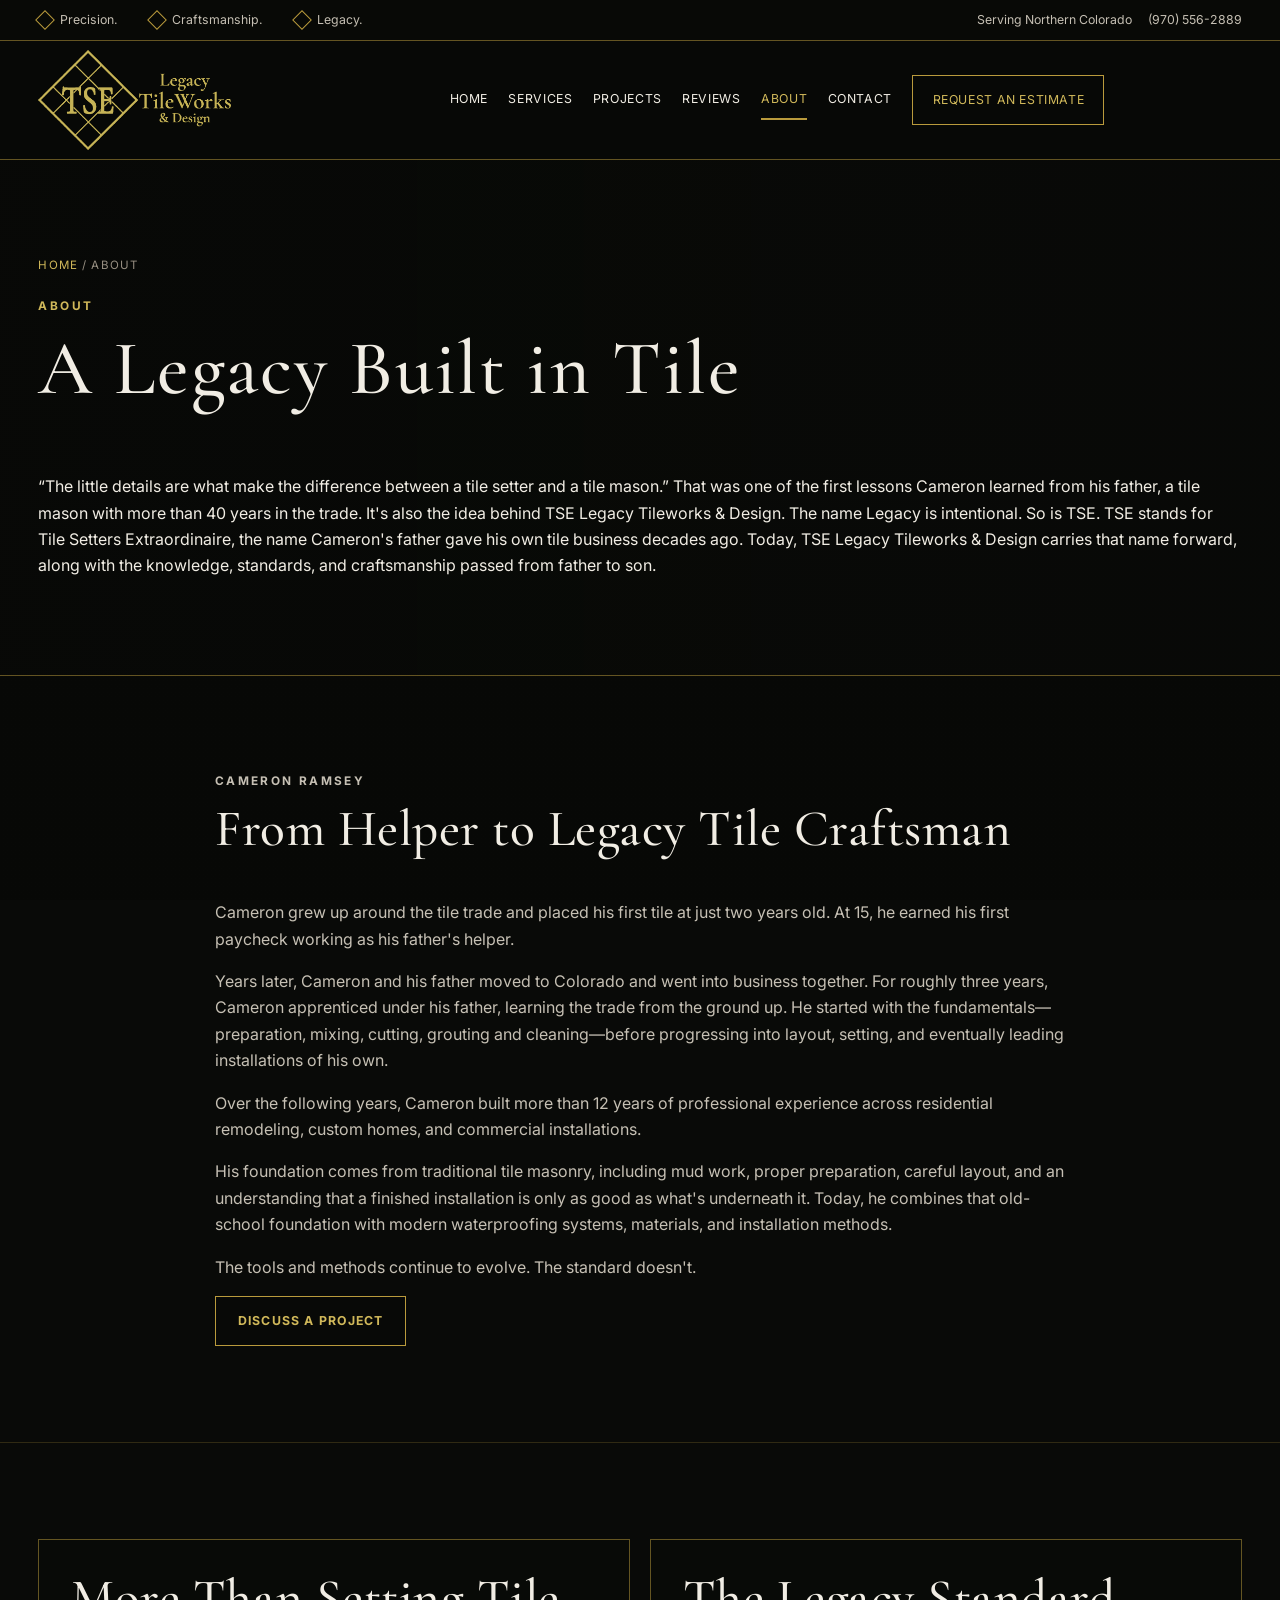
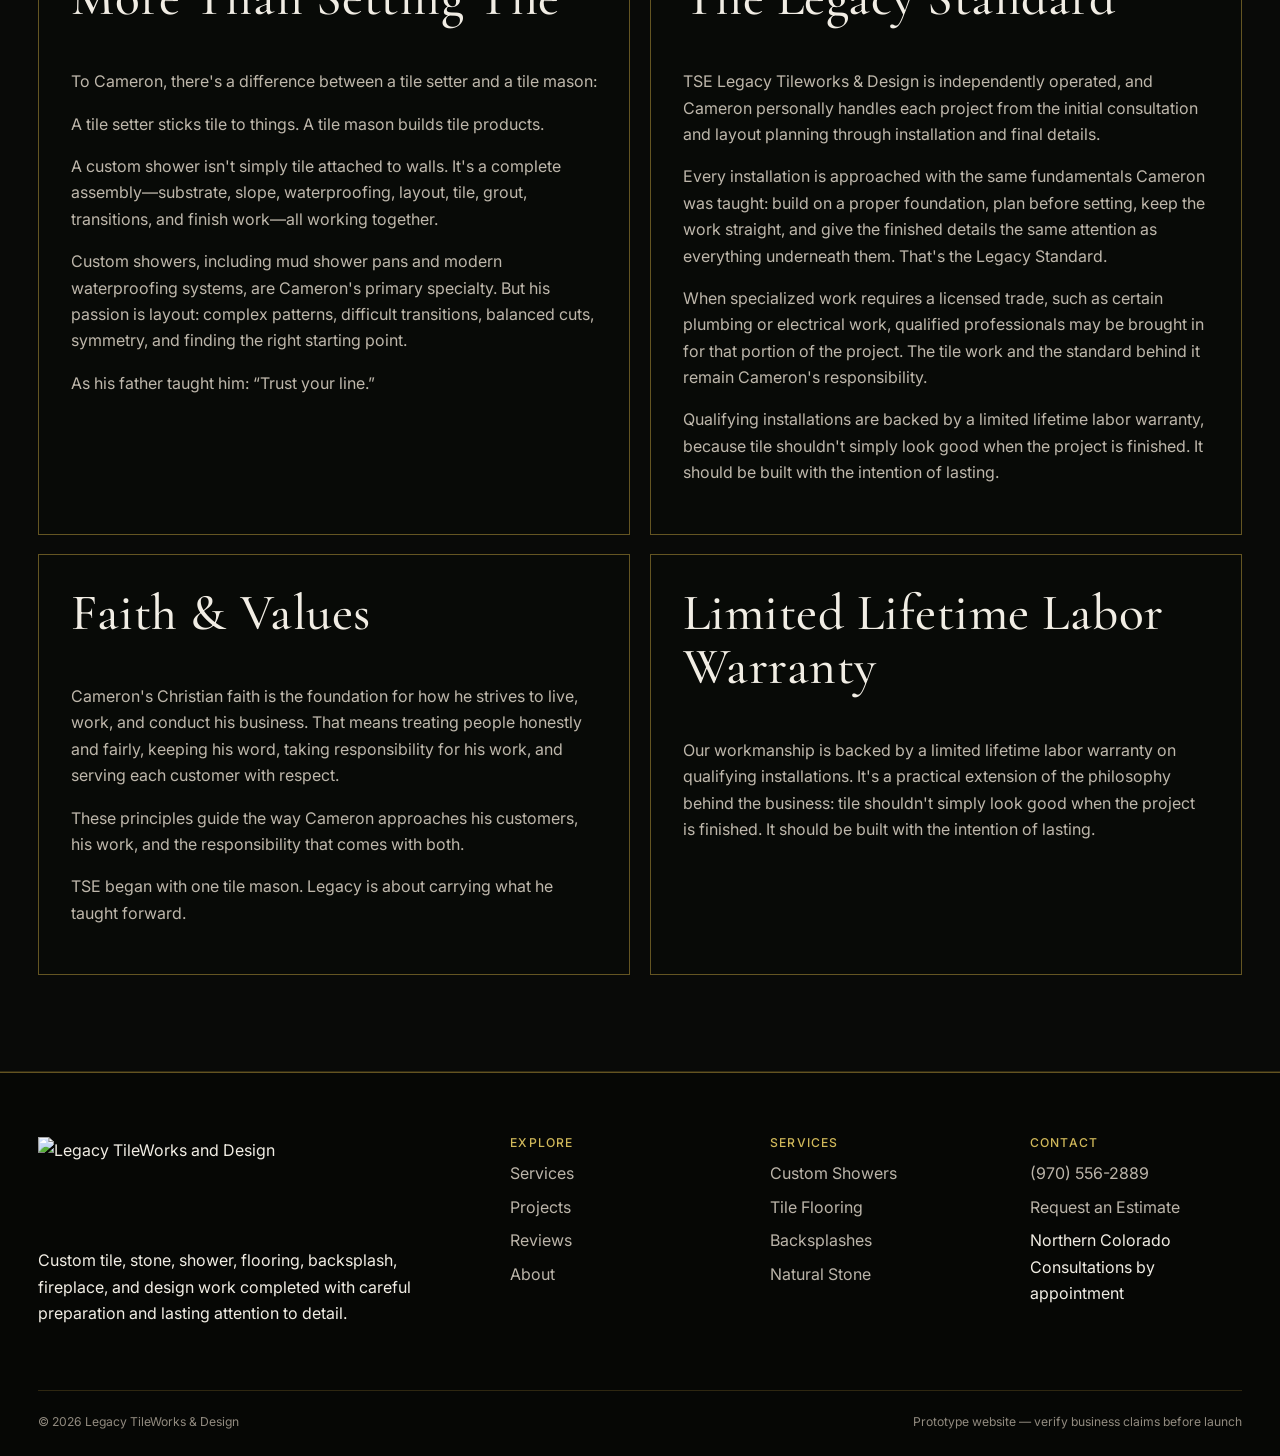
==== about.html @ 29972ccb "fix: remediate responsive, accessibility, SEO and image audit issues" ====
<!doctype html>
<html lang="en">
<head>
<meta charset="utf-8">
<meta name="viewport" content="width=device-width,initial-scale=1">
<title>About Cameron Ramsey | Legacy TileWorks</title>
<meta name="description" content="Learn about Cameron Ramsey and the craftsmanship behind Legacy TileWorks & Design.">
<meta name="theme-color" content="#090a08">
<link rel="preconnect" href="https://fonts.googleapis.com">
<link rel="preconnect" href="https://fonts.gstatic.com" crossorigin>
<link href="https://fonts.googleapis.com/css2?family=Cormorant+Garamond:wght@400;500;600&family=Inter:wght@400;500;600;700&display=swap" rel="stylesheet">
<link rel="icon" href="favicon-small.ico" sizes="16x16 32x32 48x48">
<link rel="icon" type="image/png" href="favicon-32.png" sizes="32x32">
<link rel="apple-touch-icon" href="apple-touch-icon.png">
<link rel="stylesheet" href="css/styles.css">
<link rel="canonical" href="https://ninjabearstudios.github.io/TSE-Legacy-TileWorks-Design/about.html">
<meta property="og:type" content="website">
<meta property="og:site_name" content="Legacy TileWorks &amp; Design">
<meta property="og:title" content="About Cameron Ramsey | Legacy TileWorks">
<meta property="og:description" content="Learn about Cameron Ramsey and the craftsmanship behind Legacy TileWorks &amp; Design.">
<meta property="og:url" content="https://ninjabearstudios.github.io/TSE-Legacy-TileWorks-Design/about.html">
<meta property="og:image" content="https://ninjabearstudios.github.io/TSE-Legacy-TileWorks-Design/assets/images/social-share.jpg">
<meta property="og:image:alt" content="Light bathroom with a glass-enclosed mosaic tile shower">
<meta property="og:image:width" content="1200">
<meta property="og:image:height" content="630">
<meta name="twitter:card" content="summary_large_image">
<script type="application/ld+json">{"@context": "https://schema.org", "@graph": [{"@type": "WebPage", "@id": "https://ninjabearstudios.github.io/TSE-Legacy-TileWorks-Design/about.html#webpage", "url": "https://ninjabearstudios.github.io/TSE-Legacy-TileWorks-Design/about.html", "name": "About Cameron Ramsey | Legacy TileWorks", "description": "Learn about Cameron Ramsey and the craftsmanship behind Legacy TileWorks & Design.", "about": {"@id": "https://ninjabearstudios.github.io/TSE-Legacy-TileWorks-Design/#business"}}, {"@type": "BreadcrumbList", "itemListElement": [{"@type": "ListItem", "position": 1, "name": "Home", "item": "https://ninjabearstudios.github.io/TSE-Legacy-TileWorks-Design/"}, {"@type": "ListItem", "position": 2, "name": "About Cameron Ramsey", "item": "https://ninjabearstudios.github.io/TSE-Legacy-TileWorks-Design/about.html"}]}]}</script>
</head>
<body>

<a class="skip" href="#main">Skip to main content</a>
<div class="utility">
  <div class="container">
    <div class="utility-left">
      <span><i class="dot"></i> Precision.</span>
      <span><i class="dot"></i> Craftsmanship.</span>
      <span><i class="dot"></i> Legacy.</span>
    </div>
    <div class="utility-right">
      <span>Serving Northern Colorado</span>
      <a href="tel:+19705562889">(970) 556-2889</a>
    </div>
  </div>
</div>
<header class="site-header">
  <div class="container navbar">
    <a class="logo-wrap" href="index.html" aria-label="Legacy TileWorks and Design home">
      <img src="assets/images/logo-cropped.webp" width="750" height="389" alt="Legacy TileWorks and Design">
    </a>
    <button class="menu-toggle" type="button" aria-expanded="false" aria-label="Toggle navigation" aria-controls="primary-navigation">☰</button>
    <nav id="primary-navigation" class="nav" aria-label="Primary navigation">
      <a href="index.html">Home</a><a href="services.html">Services</a><a href="projects.html">Projects</a><a href="reviews.html">Reviews</a><a href="about.html" aria-current="page">About</a><a href="contact.html">Contact</a>
      <a class="nav-cta" href="contact.html#estimate">Request an Estimate</a>
    </nav>
  </div>
</header>

<main id="main" tabindex="-1">

<section class="page-hero"><div class="container"><div class="breadcrumb"><a href="index.html">Home</a> / About</div><p class="eyebrow">About</p><h1>A Legacy Built in Tile</h1><p>“The little details are what make the difference between a tile setter and a tile mason.”
That was one of the first lessons Cameron learned from his father, a tile mason with more than 40 years in the trade. It's also the idea behind TSE Legacy Tileworks & Design.
The name Legacy is intentional. So is TSE.
TSE stands for Tile Setters Extraordinaire, the name Cameron's father gave his own tile business decades ago. Today, TSE Legacy Tileworks & Design carries that name forward, along with the knowledge, standards, and craftsmanship passed from father to son.
</p></div></section>
<section class="section"><div class="container about-grid about-biography">
  <div class="about-copy">
    <p class="eyebrow">Cameron Ramsey</p>
    <h2>From Helper to Legacy Tile Craftsman</h2>
    <p>Cameron grew up around the tile trade and placed his first tile at just two years old. At 15, he earned his first paycheck working as his father's helper.
    </p>
    <p>Years later, Cameron and his father moved to Colorado and went into business together. For roughly three years, Cameron apprenticed under his father, learning the trade from the ground up. He started with the fundamentals—preparation, mixing, cutting, grouting and cleaning—before progressing into layout, setting, and eventually leading installations of his own.</p>
    <p>Over the following years, Cameron built more than 12 years of professional experience across residential remodeling, custom homes, and commercial installations.</p>
    <p>His foundation comes from traditional tile masonry, including mud work, proper preparation, careful layout, and an understanding that a finished installation is only as good as what's underneath it. Today, he combines that old-school foundation with modern waterproofing systems, materials, and installation methods.</p>
    <p>The tools and methods continue to evolve. The standard doesn't.</p>
    <a class="btn btn-outline" href="contact.html#estimate">Discuss a Project</a>
  </div>
</div></section>
<section class="section"><div class="container content-grid">
  <article class="content-card"><h2>More Than Setting Tile</h2>
  <p>To Cameron, there's a difference between a tile setter and a tile mason:</p>
  <p>A tile setter sticks tile to things. A tile mason builds tile products.</p>
  <p>A custom shower isn't simply tile attached to walls. It's a complete assembly—substrate, slope, waterproofing, layout, tile, grout, transitions, and finish work—all working together.</p>
  <p>Custom showers, including mud shower pans and modern waterproofing systems, are Cameron's primary specialty. But his passion is layout: complex patterns, difficult transitions, balanced cuts, symmetry, and finding the right starting point.</p>
  <p>As his father taught him: “Trust your line.”</p>  
  </article>
  <article class="content-card"><h2>The Legacy Standard</h2>
  <p>TSE Legacy Tileworks & Design is independently operated, and Cameron personally handles each project from the initial consultation and layout planning through installation and final details.</p>
  <p>Every installation is approached with the same fundamentals Cameron was taught: build on a proper foundation, plan before setting, keep the work straight, and give the finished details the same attention as everything underneath them. That's the Legacy Standard.</p> 
  <p>When specialized work requires a licensed trade, such as certain plumbing or electrical work, qualified professionals may be brought in for that portion of the project. The tile work and the standard behind it remain Cameron's responsibility.</p>
  <p>Qualifying installations are backed by a limited lifetime labor warranty, because tile shouldn't simply look good when the project is finished. It should be built with the intention of lasting.</p>  
  </article>
  <article class="content-card"><h2>Faith & Values</h2>
  <p>Cameron's Christian faith is the foundation for how he strives to live, work, and conduct his business. That means treating people honestly and fairly, keeping his word, taking responsibility for his work, and serving each customer with respect.</p>
  <p>These principles guide the way Cameron approaches his customers, his work, and the responsibility that comes with both.</p>
  <p>TSE began with one tile mason. Legacy is about carrying what he taught forward.</p>
  </article>
  <article class="content-card"><h2>Limited Lifetime Labor Warranty</h2>
  <p>Our workmanship is backed by a limited lifetime labor warranty on qualifying installations. It's a practical extension of the philosophy behind the business: tile shouldn't simply look good when the project is finished. It should be built with the intention of lasting.</p>
</article>
</div></section>

</main>

<footer class="footer">
  <div class="container footer-grid">
    <div>
      <img class="footer-logo" src="assets/images/logo-transparent.png" alt="Legacy TileWorks and Design">
      <p>Custom tile, stone, shower, flooring, backsplash, fireplace, and design work completed with careful preparation and lasting attention to detail.</p>
    </div>
    <div>
      <h2 class="footer-heading">Explore</h2>
      <a href="services.html">Services</a>
      <a href="projects.html">Projects</a>
      <a href="reviews.html">Reviews</a>
      <a href="about.html">About</a>
    </div>
    <div>
      <h2 class="footer-heading">Services</h2>
      <a href="service-showers.html">Custom Showers</a>
      <a href="service-flooring.html">Tile Flooring</a>
      <a href="service-backsplashes.html">Backsplashes</a>
      <a href="service-stone.html">Natural Stone</a>
    </div>
    <div>
      <h2 class="footer-heading">Contact</h2>
      <a href="tel:+19705562889">(970) 556-2889</a>
      <a href="contact.html#estimate">Request an Estimate</a>
      <p>Northern Colorado<br>Consultations by appointment</p>
    </div>
  </div>
  <div class="container footer-bottom">
    <span>© <span id="year"></span> Legacy TileWorks &amp; Design</span>
    <span>Prototype website — verify business claims before launch</span>
  </div>
</footer>
<script src="js/main.js"></script>

</body>
</html>
---- css/styles.css ----
:root {
    --black: #090a08;
    --panel: #10110e;
    --panel-2: #151611;

    --gold: #B99A3C;
    --gold-light: #D0B85A;
    --gold-pale: #E0CD83;

    --text: #f1ede4;
    --muted: #b6b0a5;

    --line: rgba(185, 154, 60, .52);
    --line-soft: rgba(185, 154, 60, .22);

    --max: 1440px;
}

* {
    box-sizing:border-box
}

html {
    scroll-behavior:smooth
}

body {
    margin:0;
    color:var(--text);
    background-color:#090a08;
    background-image:     linear-gradient(rgba(7,8,6,.96),rgba(7,8,6,.96));
    background-repeat:no-repeat;
    background-position:center;
    background-attachment:fixed;
    font-family:Inter,Arial,Helvetica,sans-serif;
    line-height:1.65;
}

img {
    max-width:100%;
    display:block
}

a {
    text-decoration:none;
    color:inherit
}

button,input,select,textarea {
    font:inherit
}

button {
    cursor:pointer
}

.container {
    width:min(var(--max),94vw);
    margin:auto
}

.skip {
    position:absolute;
    left:-9999px
}

.skip:focus {
    left:1rem;
    top:1rem;
    z-index:9999;
    padding:.8rem 1rem;
    background:var(--gold-light);
    color:#111
}

h1,h2,h3,h4 {
    font-family:"Cormorant Garamond",Georgia,serif;
    margin-top:0;
    line-height:1.05;
    font-weight:500
}

h1 {
    font-size:clamp(3.3rem,6vw,6.8rem);
    letter-spacing:.025em
}

h2 {
    font-size:clamp(2.5rem,4vw,4.6rem);
    letter-spacing:.01em
}

h3 {
    font-size:1.65rem
}

p {
    margin-top:0
}

.eyebrow {
    text-transform:uppercase;
    letter-spacing:.2em;
    color:var(--gold-light);
    font-size:.74rem;
    font-weight:700
}

.btn {
    display:inline-flex;
    align-items:center;
    justify-content:center;
    min-height:50px;
    padding:.8rem 1.35rem;
    border:1px solid transparent;
    text-transform:uppercase;
    letter-spacing:.1em;
    font-size:.77rem;
    font-weight:700;
    transition:.2s ease
}

.btn:hover {
    transform:translateY(-2px)
}

.btn-gold {
    background:linear-gradient(135deg,#caa45d,#a87e38);
    color:#111
}

.btn-outline {
    border-color:var(--gold);
    color:var(--gold-light);
    background:rgba(0,0,0,.15)
}

.utility {
    height:40px;
    background:#080906;
    border-bottom:1px solid var(--line);
    font-size:.77rem;
    color:#c5bfb3
}

.utility .container {
    height:100%;
    display:flex;
    align-items:center;
    justify-content:space-between;
    gap:2rem
}

.utility-left,.utility-right {
    display:flex;
    align-items:center;
    gap:2rem
}

.utility span {
    display:inline-flex;
    align-items:center;
    gap:.5rem
}

.dot {
    width:14px;
    height:14px;
    border:1px solid var(--gold);
    transform:rotate(45deg);
    display:inline-block
}

.site-header {
    position:sticky;
    top:0;
    z-index:1000;
    background:rgba(8,9,7,.97);
    border-bottom:1px solid var(--line);
    backdrop-filter:blur(10px)
}

.navbar {
    min-height:118px;
    display:grid;
    grid-template-columns:360px 1fr auto;
    align-items:center;
    gap:2.5rem
}

.logo-wrap {
    display:flex;
    align-items:center;
    min-width:0
}

.logo-wrap img {
    width: 340px;
    height: 100px;
    object-fit: contain;
    object-position: left center;
    transform: scale(1.2);
    transform-origin: left center;
}

.nav {
    display:flex;
    align-items:center;
    justify-content:center;
    gap:2.3rem;
    font-size:.83rem;
    letter-spacing:.05em;
    text-transform:uppercase
}

.nav a {
    padding:.55rem 0;
    border-bottom:2px solid transparent
}

.nav a:hover,.nav a[aria-current="page"] {
    color:var(--gold-light);
    border-color:var(--gold)
}

.nav-cta {
    border:1px solid var(--gold)!important;
    padding:.85rem 1.2rem!important;
    color:var(--gold-light)
}

.menu-toggle {
    display:none;
    background:none;
    border:0;
    color:var(--gold-light);
    font-size:1.9rem
}

.hero {
    position:relative;
    min-height:640px;
    border-bottom:1px solid var(--line);
    overflow:hidden
}

.hero-grid {
    display:grid;
    grid-template-columns:.95fr 1.3fr;
    min-height:640px
}

.hero-copy {
    display:flex;
    flex-direction:column;
    justify-content:center;
    padding:4.5rem 3rem 4.5rem 1.8rem;
    position:relative;
    z-index:2
}

.hero-title {
    margin-bottom:1.6rem
}

.hero-title .gold-line {
    color:var(--gold-light);
    display:block
}

.hero-rule {
    display:flex;
    align-items:center;
    gap:1rem;
    margin:1.2rem 0 1.4rem
}

.hero-rule:before,.hero-rule:after {
    content:"";
    height:1px;
    background:var(--gold);
    width:150px
}

.hero-rule span {
    width:10px;
    height:10px;
    border:1px solid var(--gold);
    transform:rotate(45deg)
}

.hero-copy p {
    max-width:600px;
    color:#d4cec3;
    font-size:1rem
}

.hero-actions {
    display:flex;
    gap:1rem;
    flex-wrap:wrap;
    margin-top:1rem
}

.hero-image {
    position:relative;
    overflow:hidden;
    clip-path:polygon(22% 0,100% 0,100% 100%,22% 100%,0 50%)
}

.hero-image:before {
    content:"";
    position:absolute;
    inset:0;
    border:1px solid var(--gold);
    z-index:2;
    pointer-events:none
}

.hero-image img {
    width:100%;
    height:100%;
    object-fit:cover;
    filter:saturate(.78) contrast(1.06) brightness(.82)
}

.services-strip {
    display:grid;
    grid-template-columns:repeat(6,1fr);
    border-bottom:1px solid var(--line);
    border-left:1px solid var(--line)
}

.service-mini {
    min-height:260px;
    padding:1.7rem 1.4rem;
    border-right:1px solid var(--line);
    display:flex;
    flex-direction:column;
    align-items:center;
    text-align:center;
    background:rgba(9,10,8,.68)
}

.service-mini img {
    width:60px;
    height:60px;
    margin-bottom:1rem
}

.service-mini h3 {
    font-size:1.35rem;
    margin-bottom:.7rem;
    text-transform:uppercase;
    letter-spacing:.03em
}

.service-mini p {
    color:#c7c1b6;
    font-size:.88rem;
    flex:1
}

.service-mini a {
    color:var(--gold-light);
    font-size:.76rem;
    text-transform:uppercase;
    letter-spacing:.09em
}

.why {
    border-bottom:1px solid var(--line);
    background:rgba(9,10,8,.66)
}

.why-grid {
    display:grid;
    grid-template-columns:1.4fr repeat(5,1fr);
    border-left:1px solid var(--line)
}

.why-title,.why-item {
    padding:2.2rem 1.5rem;
    border-right:1px solid var(--line)
}

.why-title h2 {
    font-size:2.4rem;
    margin:0
}

.why-title h2 span {
    color:var(--gold-light)
}

.why-item {
    display:grid;
    grid-template-columns:48px 1fr;
    gap:.8rem
}

.why-item img {
    width:44px
}

.why-item h4 {
    font-family:Inter,Arial,sans-serif;
    text-transform:uppercase;
    letter-spacing:.08em;
    font-size:.78rem;
    margin:.2rem 0 .5rem
}

.why-item p {
    color:#bdb6aa;
    font-size:.79rem;
    margin:0
}

.section {
    padding:6rem 0;
    border-bottom:1px solid var(--line-soft)
}

.section-heading {
    display:grid;
    grid-template-columns:1.2fr .8fr;
    gap:4rem;
    align-items:end;
    margin-bottom:3rem
}

.section-heading p:last-child {
    color:var(--muted)
}

.project-grid {
    display:grid;
    grid-template-columns:repeat(3,1fr);
    gap:1.2rem
}

.project-card {
    position:relative;
    min-height:430px;
    border:1px solid var(--line);
    overflow:hidden
}

.project-card img {
    width:100%;
    height:100%;
    object-fit:cover;
    filter:saturate(.74) brightness(.78);
    transition:transform .4s ease
}

.project-card:hover img {
    transform:scale(1.03)
}

.project-card .overlay {
    position:absolute;
    inset:auto 0 0;
    padding:1.5rem;
    background:linear-gradient(transparent,rgba(4,5,4,.96));
    z-index:2
}

.project-card .overlay p {
    margin:0;
    color:#c6c0b4;
    font-size:.83rem
}

.about-grid {
    display:grid;
    grid-template-columns:1fr 1fr;
    gap:4rem;
    align-items:center
}

.about-image {
    border:1px solid var(--line);
    padding:1rem;
    background:rgba(0,0,0,.28)
}

.about-copy p {
    color:#c6c0b4
}

.testimonials {
    display:grid;
    grid-template-columns:repeat(3,1fr);
    gap:1.2rem
}

.testimonial {
    border:1px solid var(--line);
    padding:1.8rem;
    background:rgba(9,10,8,.68)
}

.stars {
    color:var(--gold-light);
    letter-spacing:.15em
}

.testimonial blockquote {
    font-family:"Cormorant Garamond",Georgia,serif;
    font-size:1.35rem;
    margin:1rem 0
}

.faq {
    max-width:920px
}

.faq-item {
    border-bottom:1px solid var(--line-soft)
}

.faq-q {
    width:100%;
    border:0;
    background:none;
    color:var(--text);
    display:flex;
    justify-content:space-between;
    gap:1rem;
    padding:1.3rem 0;
    text-align:left;
    font-family:"Cormorant Garamond",Georgia,serif;
    font-size:1.45rem
}

.faq-q span:last-child {
    color:var(--gold-light)
}

.faq-a {
    display:none;
    padding:0 0 1.3rem;
    color:#bbb4a9
}

.faq-item.open .faq-a {
    display:block
}

.page-hero {
    padding:6rem 0 5rem;
    border-bottom:1px solid var(--line);
    background:linear-gradient(90deg,rgba(8,9,7,.97),rgba(8,9,7,.88))
}

.breadcrumb {
    font-size:.72rem;
    text-transform:uppercase;
    letter-spacing:.1em;
    color:#978f82;
    margin-bottom:1.4rem
}

.breadcrumb a {
    color:var(--gold-light)
}

.content-grid {
    display:grid;
    grid-template-columns:repeat(2,1fr);
    gap:1.2rem
}

.content-card {
    border:1px solid var(--line);
    padding:2rem;
    background:rgba(9,10,8,.72)
}

.content-card p {
    color:#beb7ab
}

.gallery-filters {
    display:flex;
    gap:.7rem;
    flex-wrap:wrap;
    margin-bottom:2rem
}

.filter-btn {
    border:1px solid var(--line);
    background:#0d0e0b;
    color:var(--text);
    padding:.7rem 1rem
}

.filter-btn.active {
    background:var(--gold);
    color:#111
}

.contact-grid {
    display:grid;
    grid-template-columns:.8fr 1.2fr;
    gap:3rem
}

.contact-card {
    border:1px solid var(--line);
    padding:2rem;
    background:rgba(9,10,8,.72)
}

.contact-card .phone {
    font-family:"Cormorant Garamond",Georgia,serif;
    font-size:2rem;
    color:var(--gold-light)
}

.form-grid {
    display:grid;
    grid-template-columns:1fr 1fr;
    gap:1rem
}

.full {
    grid-column:1/-1
}

label {
    display:block;
    font-size:.74rem;
    text-transform:uppercase;
    letter-spacing:.08em;
    color:#d4cec2
}

input,select,textarea {
    width:100%;
    padding:.9rem;
    margin-top:.4rem;
    border:1px solid var(--line);
    background:#0b0c09;
    color:var(--text)
}

input:focus,select:focus,textarea:focus {
    outline:2px solid rgba(208,173,101,.3);
    border-color:var(--gold-light)
}

.form-status {
    min-height:1.4rem;
    color:#c9c2b5
}

.cta {
    padding:4rem 0;
    background:linear-gradient(135deg,#c49b51,#8d682f);
    color:#10110e
}

.cta .container {
    display:flex;
    align-items:center;
    justify-content:space-between;
    gap:2rem
}

.footer {
    padding:4rem 0 1.5rem;
    background:#060705;
    border-top:1px solid var(--line)
}

.footer-grid {
    display:grid;
    grid-template-columns:2fr 1fr 1fr 1fr;
    gap:3rem
}

.footer-logo {
    width:360px;
    height:110px;
    object-fit:contain;
    object-position:left
}

.footer h3 {
    font-family:Inter,Arial,sans-serif;
    color:var(--gold-light);
    font-size:.76rem;
    text-transform:uppercase;
    letter-spacing:.1em
}

.footer a {
    display:block;
    margin:.45rem 0;
    color:#bbb4a9
}

.footer-bottom {
    display:flex;
    justify-content:space-between;
    border-top:1px solid var(--line-soft);
    margin-top:3rem;
    padding-top:1.3rem;
    font-size:.76rem;
    color:#918a7f
}

@media(max-width:1100px) {
    .navbar {
        grid-template-columns:300px 1fr auto
    }
    .logo-wrap img {
        width:285px
    }
    .nav {
        gap:1.2rem
    }
    .services-strip {
        grid-template-columns:repeat(3,1fr)
    }
    .why-grid {
        grid-template-columns:1fr repeat(2,1fr)
    }
    .why-title {
        grid-column:1/-1
    }
}

@media(max-width:900px) {
    .menu-toggle {
        display:block
    }
    .nav {
        display:none;
        position:absolute;
        top:118px;
        left:0;
        right:0;
        background:#080906;
        flex-direction:column;
        align-items:stretch;
        padding:1.5rem 3vw;
        border-bottom:1px solid var(--line)
    }
    .nav.open {
        display:flex
    }
    .navbar {
        grid-template-columns:1fr auto
    }
    .hero-grid {
        grid-template-columns:1fr
    }
    .hero-image {
        min-height:430px;
        clip-path:none
    }
    .hero-copy {
        padding-left:3vw
    }
    .section-heading,.about-grid,.contact-grid {
        grid-template-columns:1fr
    }
    .project-grid,.testimonials {
        grid-template-columns:repeat(2,1fr)
    }
    .footer-grid {
        grid-template-columns:repeat(2,1fr)
    }
}

@media(max-width:650px) {
    .utility-left {
        display:none
    }
    .utility .container {
        justify-content:flex-end
    }
    .logo-wrap img {
        width:250px;
        height:86px
    }
    .navbar {
        min-height:95px
    }
    .nav {
        top:95px
    }
    .services-strip,.why-grid,.project-grid,.testimonials,.content-grid {
        grid-template-columns:1fr
    }
    .service-mini {
        min-height:220px
    }
    .why-title {
        grid-column:auto
    }
    .section {
        padding:4.5rem 0
    }
    .form-grid {
        grid-template-columns:1fr
    }
    .full {
        grid-column:auto
    }
    .cta .container,.footer-bottom {
        align-items:flex-start;
        flex-direction:column
    }
    .footer-grid {
        grid-template-columns:1fr
    }
}

@media(prefers-reduced-motion:reduce) {
    html {
        scroll-behavior:auto
    }
    * {
        transition:none!important
    }
}

/* Real portfolio presentation */
.portfolio-showcase {
    display:grid;
    grid-template-columns:1.05fr 1fr 1fr;
    grid-template-rows:320px 320px;
    gap:1rem;
}

.portfolio-tile {
    position:relative;
    overflow:hidden;
    border:1px solid var(--line);
    min-height:0;
}

.portfolio-tile img {
    width:100%;
    height:100%;
    object-fit:cover;
    transition:transform .45s ease;
}

.portfolio-tile:hover img {
    transform:scale(1.025)
}

.portfolio-tile.portfolio-tall {
    grid-row:1 / span 2
}

.portfolio-tile.portfolio-wide {
    grid-column:2 / span 2
}

.portfolio-tile .overlay {
    position:absolute;
    inset:auto 0 0;
    padding:1.4rem;
    background:linear-gradient(transparent,rgba(4,5,4,.95));
}

.portfolio-tile .overlay span {
    color:var(--gold-light);
    font-size:.7rem;
    text-transform:uppercase;
    letter-spacing:.12em;
}

.portfolio-tile .overlay h3 {
    margin:.25rem 0 0
}

.masonry-gallery {
    columns:3 330px;
    column-gap:1rem;
}

.masonry-item {
    break-inside:avoid;
    margin:0 0 1rem;
    border:1px solid var(--line);
    background:rgba(9,10,8,.72);
}

.gallery-open {
    width:100%;
    padding:0;
    border:0;
    background:none;
    color:inherit;
    text-align:left;
}

.gallery-open img {
    width:100%;
    height:auto;
    display:block;
}

.gallery-caption {
    display:block;
    padding:1.1rem 1.2rem 1.25rem;
}

.gallery-caption small {
    display:block;
    color:var(--gold-light);
    text-transform:uppercase;
    letter-spacing:.12em;
    font-size:.66rem;
    margin-bottom:.3rem;
}

.gallery-caption strong {
    display:block;
    font-family:"Cormorant Garamond",Georgia,serif;
    font-size:1.5rem;
    font-weight:500;
}

.gallery-caption em {
    display:block;
    margin-top:.35rem;
    color:var(--muted);
    font-style:normal;
    font-size:.82rem;
}

.lightbox {
    position:fixed;
    inset:0;
    z-index:5000;
    background:rgba(0,0,0,.94);
    display:grid;
    place-items:center;
    padding:3rem;
}

.lightbox[hidden] {
    display:none
}

.lightbox img {
    max-width:min(1400px,92vw);
    max-height:82vh;
    object-fit:contain;
}

.lightbox p {
    color:var(--gold-light);
    font-family:"Cormorant Garamond",Georgia,serif;
    font-size:1.5rem;
    margin:.8rem 0 0;
}

.lightbox-close {
    position:absolute;
    top:1rem;
    right:1.25rem;
    border:0;
    background:none;
    color:white;
    font-size:3rem;
    line-height:1;
}

@media(max-width:900px) {
    .portfolio-showcase {
        grid-template-columns:1fr 1fr;
        grid-template-rows:320px 320px 320px;
    }
    .portfolio-tile.portfolio-tall {
        grid-row:1 / span 2
    }
    .portfolio-tile.portfolio-wide {
        grid-column:1 / span 2
    }
}

@media(max-width:650px) {
    .portfolio-showcase {
        display:grid;
        grid-template-columns:1fr;
        grid-template-rows:none;
    }
    .portfolio-tile,   .portfolio-tile.portfolio-tall,   .portfolio-tile.portfolio-wide {
        grid-column:auto;
        grid-row:auto;
        min-height:340px;
    }
    .masonry-gallery {
        columns:1
    }
    .lightbox {
        padding:1rem
    }
}

.process-detail-grid {
    display:grid;
    grid-template-columns:repeat(5,1fr);
    gap:1px;
    border:1px solid var(--line);
    background:var(--line);
}

.process-detail-card {
    background:rgba(9,10,8,.94);
    padding:1.6rem 1.35rem;
}

.process-detail-card span {
    display:block;
    color:var(--gold-light);
    font-size:.72rem;
    font-weight:700;
    letter-spacing:.15em;
    margin-bottom:1rem;
}

.process-detail-card h3 {
    font-size:1.4rem;
    margin-bottom:.75rem;
}

.process-detail-card p {
    color:var(--muted);
    font-size:.86rem;
    margin-bottom:0;
}

.content-card ul {
    padding-left:1.2rem;
    color:var(--muted);
}

.content-card li+li {
    margin-top:.8rem
}

@media(max-width:1100px) {
    .process-detail-grid {
        grid-template-columns:repeat(2,1fr)
    }
}

@media(max-width:650px) {
    .process-detail-grid {
        grid-template-columns:1fr
    }
}
/* Audit remediation: selectors deliberately exclude the estimate form. */
.hero-grid { grid-template-columns:minmax(0,1.1fr) minmax(0,1.2fr); }
.hero-copy { min-width:0; padding:2.5rem 1.5rem 2.5rem 1.8rem; }
.hero-title { font-size:clamp(2.1rem,4.4vw,5.3rem); overflow-wrap:anywhere; }
.hero-copy p { overflow-wrap:anywhere; }
.hero,.hero-grid { min-height:550px; }
.hero-actions .btn { max-width:100%; text-align:center; }
.hero-rule { margin:.5rem 0 1rem; }
.hero-title { margin-bottom:1rem; }
.navbar { grid-template-columns:250px minmax(0,1fr); gap:1.5rem; }
.logo-wrap img { width:250px; height:100px; transform:none; }
.nav { gap:clamp(.8rem,1.6vw,2rem); }
.nav-cta { text-align:center; }
.nav a { flex-shrink:0; }
.nav { font-size:.77rem; }
.utility-right { gap:1rem; flex-wrap:wrap; justify-content:flex-end; }
.utility { height:auto; min-height:40px; }
.utility .container { min-height:40px; }
.about-biography { display:block; max-width:850px; }
.service-mini .service-title { font-size:1.35rem; margin-bottom:.7rem; text-transform:uppercase; letter-spacing:.03em; }
.why-item .principle-title { font-family:Inter,Arial,sans-serif; text-transform:uppercase; letter-spacing:.08em; font-size:.78rem; margin:.2rem 0 .5rem; }
.legacy-promise { font-family:"Cormorant Garamond",Georgia,serif; font-size:1rem; font-weight:500; line-height:1.05; margin:0 0 1.33rem; }
.footer .footer-heading { font-family:Inter,Arial,sans-serif; color:var(--gold-light); font-size:.76rem; text-transform:uppercase; letter-spacing:.1em; }
.cta .btn-outline { background:#10110e; color:#f1ede4; border-color:#10110e; }
.cta .btn-outline:hover { background:#24251e; }
.cta .btn-outline:active { background:#090a08; transform:none; }
.cta .btn-outline:focus-visible { outline:3px solid #f1ede4; outline-offset:3px; box-shadow:0 0 0 6px #10110e; }
a:focus-visible,button:not(#estimate-form button):focus-visible { outline:3px solid #e0cd83; outline-offset:4px; }
#estimate { scroll-margin-top:135px; }
#gallery { scroll-margin-top:135px; }
.page-hero h1 { overflow-wrap:anywhere; }
.about-image img { height:auto; }
.lightbox { overflow:auto; }
.lightbox img { width:auto; height:auto; max-height:75vh; }
.lightbox p { text-align:center; }
@media(max-width:1100px) {
  .menu-toggle { display:block; }
  .navbar { grid-template-columns:minmax(0,1fr) auto; }
  .nav { display:none; position:absolute; top:100%; left:0; right:0; background:#080906; flex-direction:column; align-items:stretch; padding:1rem 3vw; border-bottom:1px solid var(--line); gap:.5rem; max-height:calc(100dvh - 118px); overflow-y:auto; }
  .nav.open { display:flex; }
}
@media(max-width:900px) {
  .hero-grid { grid-template-columns:minmax(0,1fr); }
  .hero-copy { padding:2.5rem 3vw; }
  .hero-title { font-size:clamp(2.1rem,7.4vw,4rem); }
}
@media(max-width:650px) {
  .navbar { gap:.6rem; }
  .logo-wrap img { width:210px; height:86px; }
  .nav { top:100%; max-height:calc(100dvh - 95px); }
  .utility-right { gap:.25rem 1rem; font-size:.7rem; }
  .hero-copy { padding:2rem 3vw; }
  .hero-actions { gap:.75rem; }
  .page-hero { padding:3rem 0; }
  .page-hero h1 { font-size:clamp(2.2rem,10vw,3.3rem); }
  .section-heading { gap:1rem; }
  .footer-logo { max-width:100%; }
  #estimate,#gallery { scroll-margin-top:110px; }
}
.hero-image img { position:absolute; inset:0; }
.nav { flex-wrap:wrap; }
.nav a { max-width:100%; overflow-wrap:anywhere; }
.home-page main :is(div,article) { min-width:0; }
.home-page main :is(h2,h3,p,a) { overflow-wrap:anywhere; }
.home-page .cta .container { flex-wrap:wrap; }
.home-page .cta .btn { max-width:100%; text-align:center; }
.footer-grid > div { min-width:0; overflow-wrap:anywhere; }
@media(min-width:651px) {
  .home-page .services-strip { grid-template-columns:repeat(auto-fit,minmax(min(100%,12rem),1fr)); }
  .home-page .why-grid { grid-template-columns:repeat(auto-fit,minmax(min(100%,12rem),1fr)); }
}
.home-page .testimonial { overflow-wrap:anywhere; }
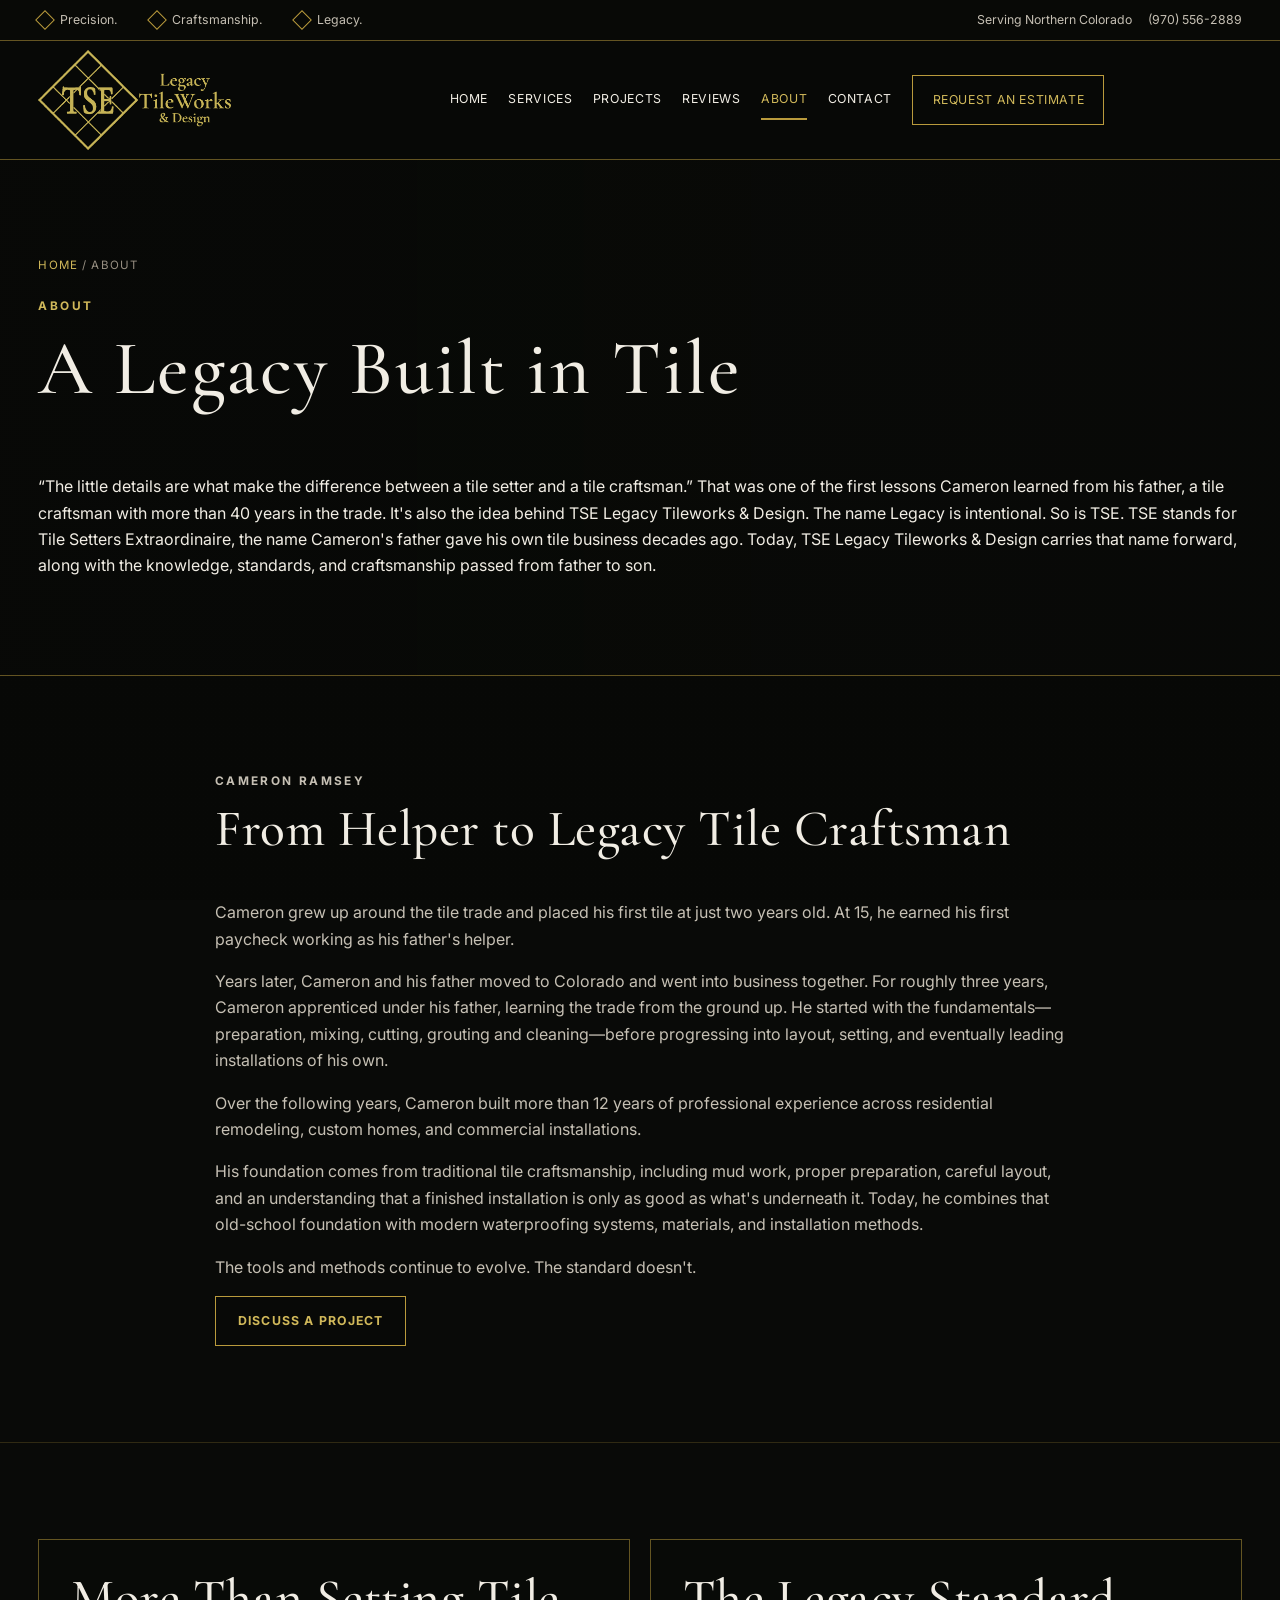
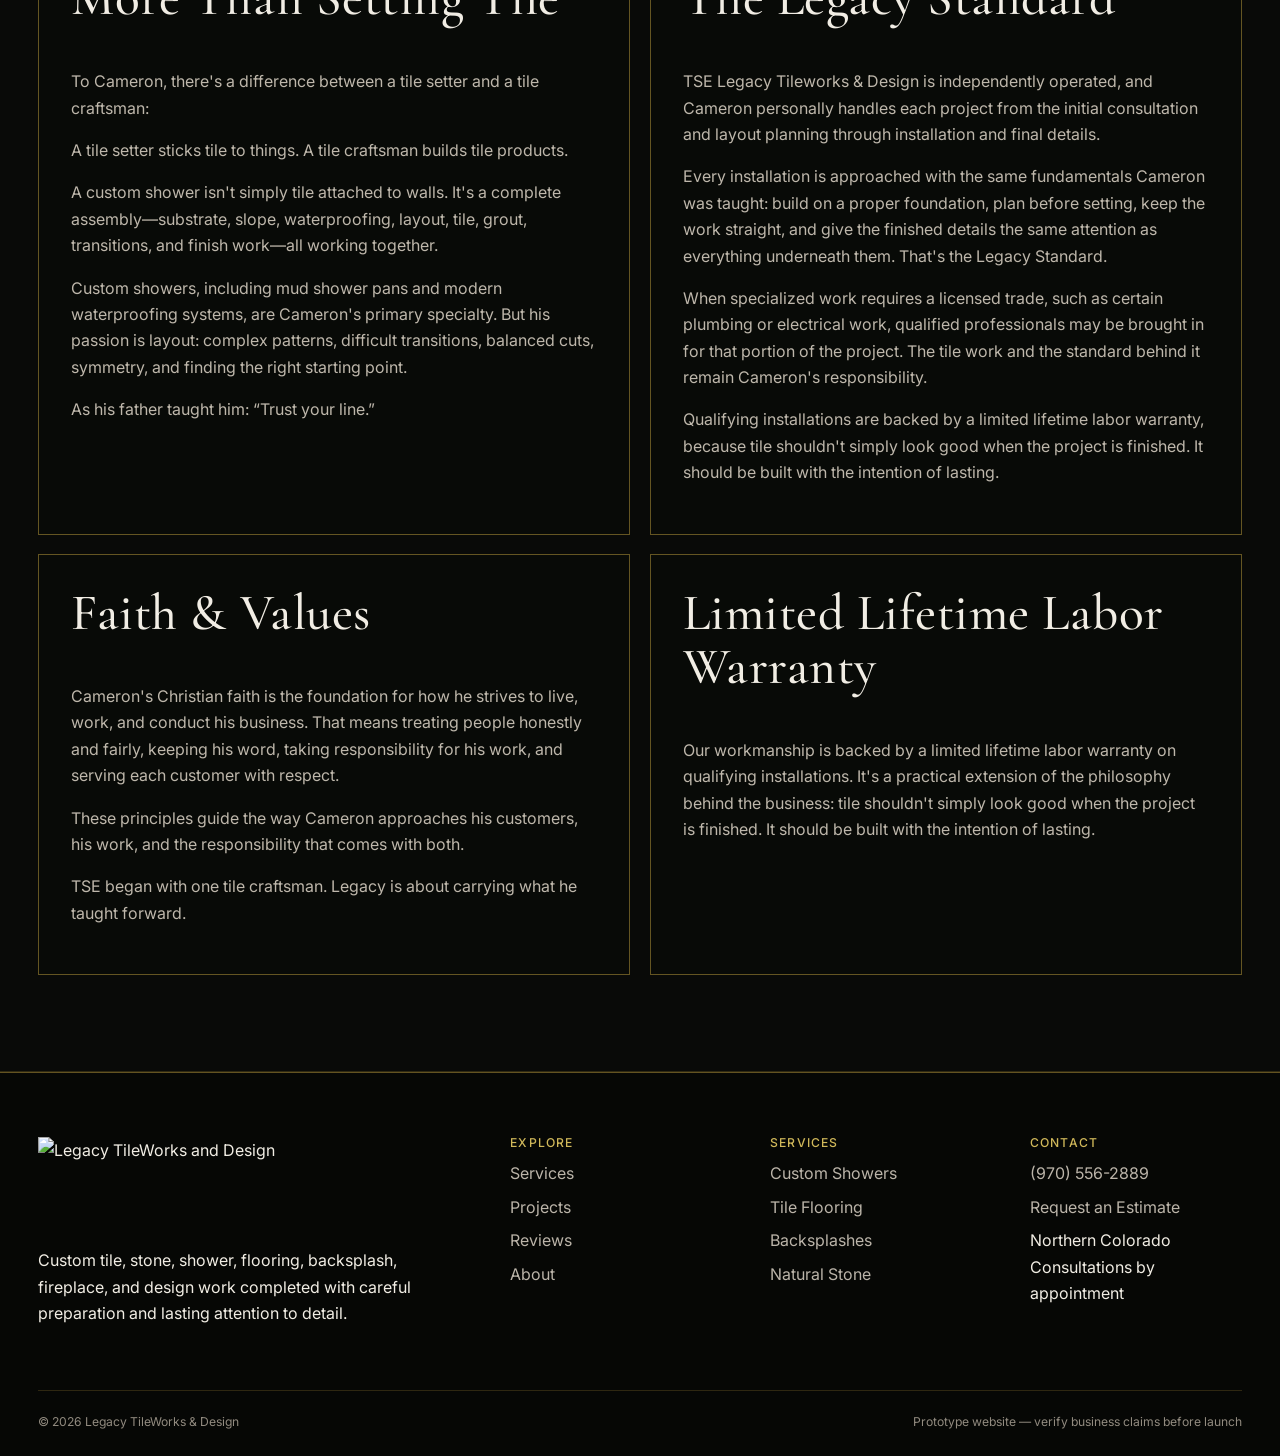
==== commit 5fdcfa91: "fix: use Tile Craftsman terminology throughout business copy" ====
--- a/about.html
+++ b/about.html
@@ -57,8 +57,8 @@
 
 <main id="main" tabindex="-1">
 
-<section class="page-hero"><div class="container"><div class="breadcrumb"><a href="index.html">Home</a> / About</div><p class="eyebrow">About</p><h1>A Legacy Built in Tile</h1><p>“The little details are what make the difference between a tile setter and a tile mason.”
-That was one of the first lessons Cameron learned from his father, a tile mason with more than 40 years in the trade. It's also the idea behind TSE Legacy Tileworks & Design.
+<section class="page-hero"><div class="container"><div class="breadcrumb"><a href="index.html">Home</a> / About</div><p class="eyebrow">About</p><h1>A Legacy Built in Tile</h1><p>“The little details are what make the difference between a tile setter and a tile craftsman.”
+That was one of the first lessons Cameron learned from his father, a tile craftsman with more than 40 years in the trade. It's also the idea behind TSE Legacy Tileworks & Design.
 The name Legacy is intentional. So is TSE.
 TSE stands for Tile Setters Extraordinaire, the name Cameron's father gave his own tile business decades ago. Today, TSE Legacy Tileworks & Design carries that name forward, along with the knowledge, standards, and craftsmanship passed from father to son.
 </p></div></section>
@@ -70,15 +70,15 @@
     </p>
     <p>Years later, Cameron and his father moved to Colorado and went into business together. For roughly three years, Cameron apprenticed under his father, learning the trade from the ground up. He started with the fundamentals—preparation, mixing, cutting, grouting and cleaning—before progressing into layout, setting, and eventually leading installations of his own.</p>
     <p>Over the following years, Cameron built more than 12 years of professional experience across residential remodeling, custom homes, and commercial installations.</p>
-    <p>His foundation comes from traditional tile masonry, including mud work, proper preparation, careful layout, and an understanding that a finished installation is only as good as what's underneath it. Today, he combines that old-school foundation with modern waterproofing systems, materials, and installation methods.</p>
+    <p>His foundation comes from traditional tile craftsmanship, including mud work, proper preparation, careful layout, and an understanding that a finished installation is only as good as what's underneath it. Today, he combines that old-school foundation with modern waterproofing systems, materials, and installation methods.</p>
     <p>The tools and methods continue to evolve. The standard doesn't.</p>
     <a class="btn btn-outline" href="contact.html#estimate">Discuss a Project</a>
   </div>
 </div></section>
 <section class="section"><div class="container content-grid">
   <article class="content-card"><h2>More Than Setting Tile</h2>
-  <p>To Cameron, there's a difference between a tile setter and a tile mason:</p>
-  <p>A tile setter sticks tile to things. A tile mason builds tile products.</p>
+  <p>To Cameron, there's a difference between a tile setter and a tile craftsman:</p>
+  <p>A tile setter sticks tile to things. A tile craftsman builds tile products.</p>
   <p>A custom shower isn't simply tile attached to walls. It's a complete assembly—substrate, slope, waterproofing, layout, tile, grout, transitions, and finish work—all working together.</p>
   <p>Custom showers, including mud shower pans and modern waterproofing systems, are Cameron's primary specialty. But his passion is layout: complex patterns, difficult transitions, balanced cuts, symmetry, and finding the right starting point.</p>
   <p>As his father taught him: “Trust your line.”</p>  
@@ -92,7 +92,7 @@
   <article class="content-card"><h2>Faith & Values</h2>
   <p>Cameron's Christian faith is the foundation for how he strives to live, work, and conduct his business. That means treating people honestly and fairly, keeping his word, taking responsibility for his work, and serving each customer with respect.</p>
   <p>These principles guide the way Cameron approaches his customers, his work, and the responsibility that comes with both.</p>
-  <p>TSE began with one tile mason. Legacy is about carrying what he taught forward.</p>
+  <p>TSE began with one tile craftsman. Legacy is about carrying what he taught forward.</p>
   </article>
   <article class="content-card"><h2>Limited Lifetime Labor Warranty</h2>
   <p>Our workmanship is backed by a limited lifetime labor warranty on qualifying installations. It's a practical extension of the philosophy behind the business: tile shouldn't simply look good when the project is finished. It should be built with the intention of lasting.</p>
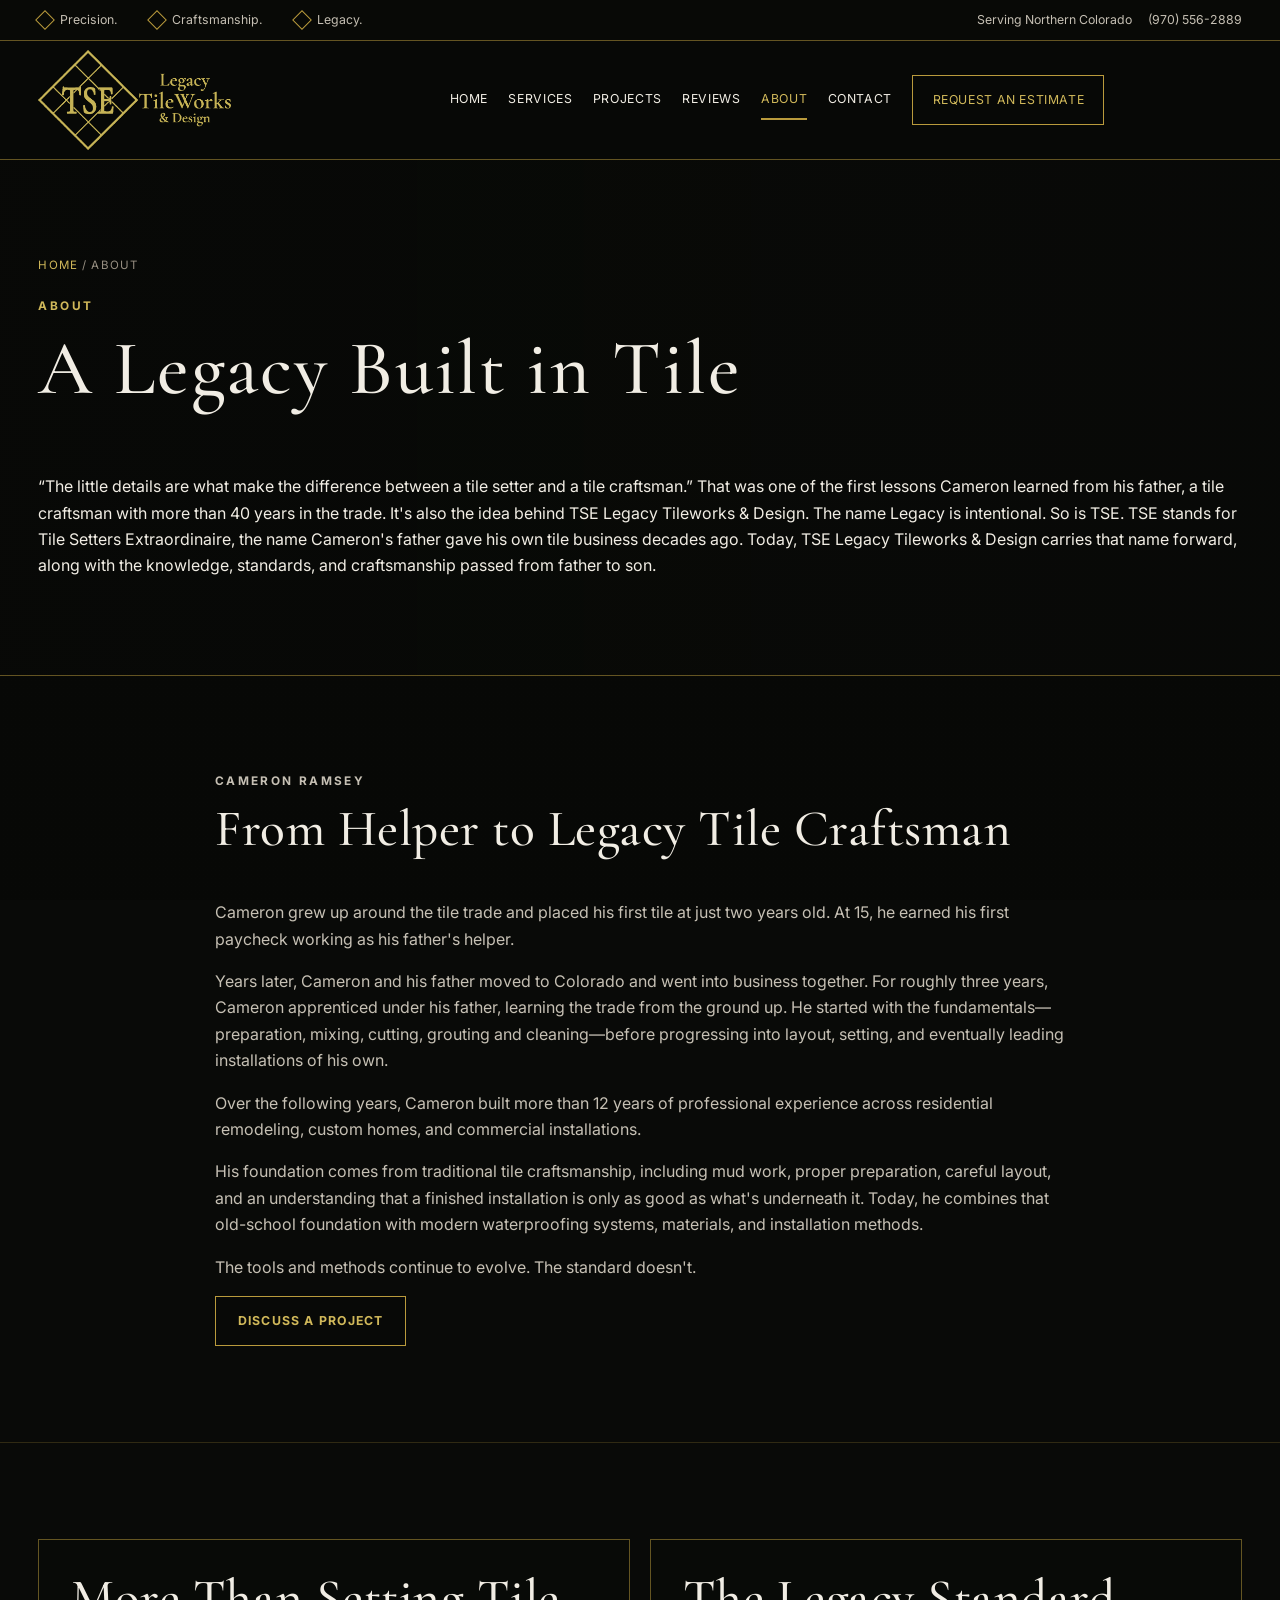
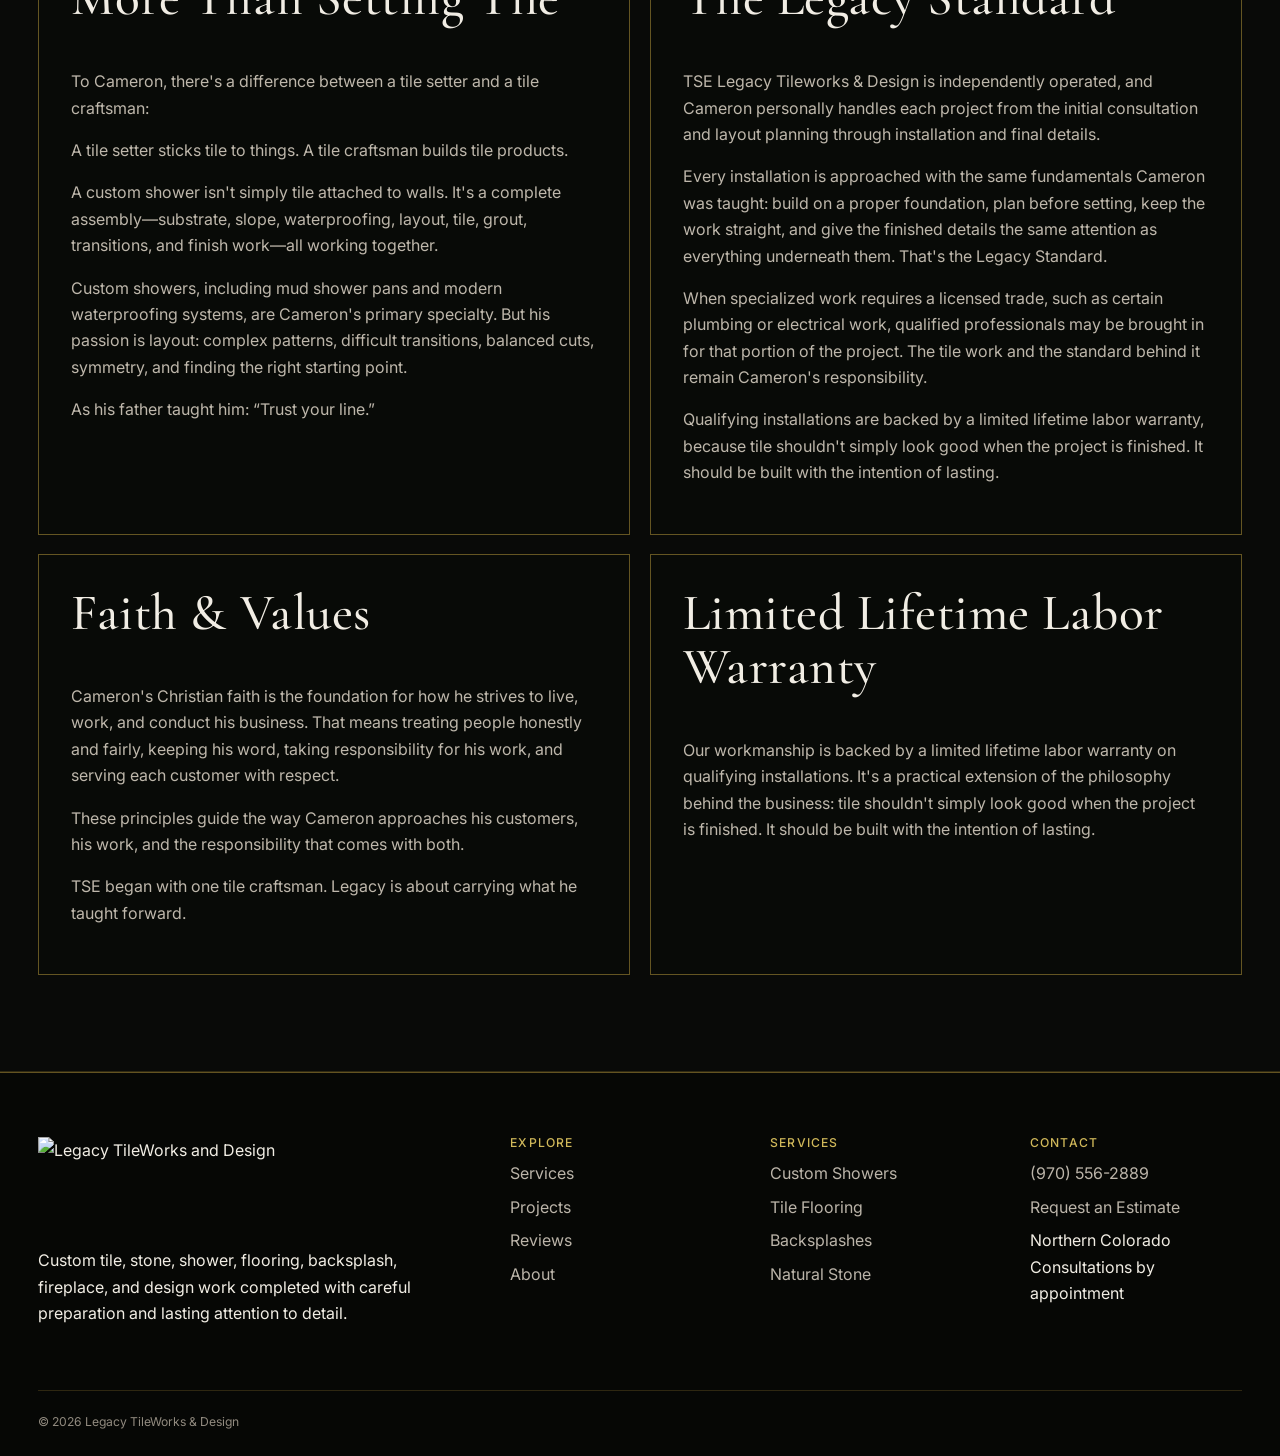
==== commit 8b7dac9a: "Prepare TSE site with attachment uploads and contact timeout" ====
--- a/about.html
+++ b/about.html
@@ -13,18 +13,18 @@
 <link rel="icon" type="image/png" href="favicon-32.png" sizes="32x32">
 <link rel="apple-touch-icon" href="apple-touch-icon.png">
 <link rel="stylesheet" href="css/styles.css">
-<link rel="canonical" href="https://ninjabearstudios.github.io/TSE-Legacy-TileWorks-Design/about.html">
+<link rel="canonical" href="https://ninjabearstudios.github.io/TSE-Legacy-TileWorks-Design/about/">
 <meta property="og:type" content="website">
 <meta property="og:site_name" content="Legacy TileWorks &amp; Design">
 <meta property="og:title" content="About Cameron Ramsey | Legacy TileWorks">
 <meta property="og:description" content="Learn about Cameron Ramsey and the craftsmanship behind Legacy TileWorks &amp; Design.">
-<meta property="og:url" content="https://ninjabearstudios.github.io/TSE-Legacy-TileWorks-Design/about.html">
+<meta property="og:url" content="https://ninjabearstudios.github.io/TSE-Legacy-TileWorks-Design/about/">
 <meta property="og:image" content="https://ninjabearstudios.github.io/TSE-Legacy-TileWorks-Design/assets/images/social-share.jpg">
 <meta property="og:image:alt" content="Light bathroom with a glass-enclosed mosaic tile shower">
 <meta property="og:image:width" content="1200">
 <meta property="og:image:height" content="630">
 <meta name="twitter:card" content="summary_large_image">
-<script type="application/ld+json">{"@context": "https://schema.org", "@graph": [{"@type": "WebPage", "@id": "https://ninjabearstudios.github.io/TSE-Legacy-TileWorks-Design/about.html#webpage", "url": "https://ninjabearstudios.github.io/TSE-Legacy-TileWorks-Design/about.html", "name": "About Cameron Ramsey | Legacy TileWorks", "description": "Learn about Cameron Ramsey and the craftsmanship behind Legacy TileWorks & Design.", "about": {"@id": "https://ninjabearstudios.github.io/TSE-Legacy-TileWorks-Design/#business"}}, {"@type": "BreadcrumbList", "itemListElement": [{"@type": "ListItem", "position": 1, "name": "Home", "item": "https://ninjabearstudios.github.io/TSE-Legacy-TileWorks-Design/"}, {"@type": "ListItem", "position": 2, "name": "About Cameron Ramsey", "item": "https://ninjabearstudios.github.io/TSE-Legacy-TileWorks-Design/about.html"}]}]}</script>
+<script type="application/ld+json">{"@context": "https://schema.org", "@graph": [{"@type": "WebPage", "@id": "https://ninjabearstudios.github.io/TSE-Legacy-TileWorks-Design/about/#webpage", "url": "https://ninjabearstudios.github.io/TSE-Legacy-TileWorks-Design/about/", "name": "About Cameron Ramsey | Legacy TileWorks", "description": "Learn about Cameron Ramsey and the craftsmanship behind Legacy TileWorks & Design.", "about": {"@id": "https://ninjabearstudios.github.io/TSE-Legacy-TileWorks-Design/#business"}}, {"@type": "BreadcrumbList", "itemListElement": [{"@type": "ListItem", "position": 1, "name": "Home", "item": "https://ninjabearstudios.github.io/TSE-Legacy-TileWorks-Design/"}, {"@type": "ListItem", "position": 2, "name": "About Cameron Ramsey", "item": "https://ninjabearstudios.github.io/TSE-Legacy-TileWorks-Design/about/"}]}]}</script>
 </head>
 <body>
 
@@ -44,20 +44,20 @@
 </div>
 <header class="site-header">
   <div class="container navbar">
-    <a class="logo-wrap" href="index.html" aria-label="Legacy TileWorks and Design home">
+    <a class="logo-wrap" href="./" aria-label="Legacy TileWorks and Design home">
       <img src="assets/images/logo-cropped.webp" width="750" height="389" alt="Legacy TileWorks and Design">
     </a>
     <button class="menu-toggle" type="button" aria-expanded="false" aria-label="Toggle navigation" aria-controls="primary-navigation">☰</button>
     <nav id="primary-navigation" class="nav" aria-label="Primary navigation">
-      <a href="index.html">Home</a><a href="services.html">Services</a><a href="projects.html">Projects</a><a href="reviews.html">Reviews</a><a href="about.html" aria-current="page">About</a><a href="contact.html">Contact</a>
-      <a class="nav-cta" href="contact.html#estimate">Request an Estimate</a>
+      <a href="./">Home</a><a href="services/">Services</a><a href="projects/">Projects</a><a href="reviews/">Reviews</a><a href="about/" aria-current="page">About</a><a href="contact/">Contact</a>
+      <a class="nav-cta" href="contact/#estimate">Request an Estimate</a>
     </nav>
   </div>
 </header>
 
 <main id="main" tabindex="-1">
 
-<section class="page-hero"><div class="container"><div class="breadcrumb"><a href="index.html">Home</a> / About</div><p class="eyebrow">About</p><h1>A Legacy Built in Tile</h1><p>“The little details are what make the difference between a tile setter and a tile craftsman.”
+<section class="page-hero"><div class="container"><div class="breadcrumb"><a href="./">Home</a> / About</div><p class="eyebrow">About</p><h1>A Legacy Built in Tile</h1><p>“The little details are what make the difference between a tile setter and a tile craftsman.”
 That was one of the first lessons Cameron learned from his father, a tile craftsman with more than 40 years in the trade. It's also the idea behind TSE Legacy Tileworks & Design.
 The name Legacy is intentional. So is TSE.
 TSE stands for Tile Setters Extraordinaire, the name Cameron's father gave his own tile business decades ago. Today, TSE Legacy Tileworks & Design carries that name forward, along with the knowledge, standards, and craftsmanship passed from father to son.
@@ -72,7 +72,7 @@
     <p>Over the following years, Cameron built more than 12 years of professional experience across residential remodeling, custom homes, and commercial installations.</p>
     <p>His foundation comes from traditional tile craftsmanship, including mud work, proper preparation, careful layout, and an understanding that a finished installation is only as good as what's underneath it. Today, he combines that old-school foundation with modern waterproofing systems, materials, and installation methods.</p>
     <p>The tools and methods continue to evolve. The standard doesn't.</p>
-    <a class="btn btn-outline" href="contact.html#estimate">Discuss a Project</a>
+    <a class="btn btn-outline" href="contact/#estimate">Discuss a Project</a>
   </div>
 </div></section>
 <section class="section"><div class="container content-grid">
@@ -109,28 +109,27 @@
     </div>
     <div>
       <h2 class="footer-heading">Explore</h2>
-      <a href="services.html">Services</a>
-      <a href="projects.html">Projects</a>
-      <a href="reviews.html">Reviews</a>
-      <a href="about.html">About</a>
+      <a href="services/">Services</a>
+      <a href="projects/">Projects</a>
+      <a href="reviews/">Reviews</a>
+      <a href="about/">About</a>
     </div>
     <div>
       <h2 class="footer-heading">Services</h2>
-      <a href="service-showers.html">Custom Showers</a>
-      <a href="service-flooring.html">Tile Flooring</a>
-      <a href="service-backsplashes.html">Backsplashes</a>
-      <a href="service-stone.html">Natural Stone</a>
+      <a href="custom-showers/">Custom Showers</a>
+      <a href="tile-flooring/">Tile Flooring</a>
+      <a href="backsplashes/">Backsplashes</a>
+      <a href="natural-stone/">Natural Stone</a>
     </div>
     <div>
       <h2 class="footer-heading">Contact</h2>
       <a href="tel:+19705562889">(970) 556-2889</a>
-      <a href="contact.html#estimate">Request an Estimate</a>
+      <a href="contact/#estimate">Request an Estimate</a>
       <p>Northern Colorado<br>Consultations by appointment</p>
     </div>
   </div>
   <div class="container footer-bottom">
     <span>© <span id="year"></span> Legacy TileWorks &amp; Design</span>
-    <span>Prototype website — verify business claims before launch</span>
   </div>
 </footer>
 <script src="js/main.js"></script>
--- a/css/styles.css
+++ b/css/styles.css
@@ -1133,3 +1133,13 @@
   .home-page .why-grid { grid-template-columns:repeat(auto-fit,minmax(min(100%,12rem),1fr)); }
 }
 .home-page .testimonial { overflow-wrap:anywhere; }
+
+/* Contact form submission feedback and spam trap. */
+.form-trap{position:absolute;width:1px;height:1px;overflow:hidden;clip-path:inset(50%);white-space:nowrap}
+#estimate-form :is(input,select,textarea,button):focus-visible{outline:2px solid var(--gold,#c7a65b);outline-offset:3px}
+#estimate-form button:disabled{opacity:.65;cursor:wait}
+
+/* Attachment picker remains inside the narrow mobile form column. */
+#estimate-form .attachment-help{display:block;margin-top:8px;font-size:12px;line-height:1.6;font-weight:400;letter-spacing:normal;text-transform:none;color:var(--muted,#c7c4bb)}
+#estimate-form input[type="file"]{min-width:0;max-width:100%;font-size:13px}
+#estimate-form input[type="file"]::file-selector-button{margin-right:10px;padding:8px 10px;border:1px solid var(--gold,#c7a65b);background:#171812;color:#f5f1e7;cursor:pointer}
